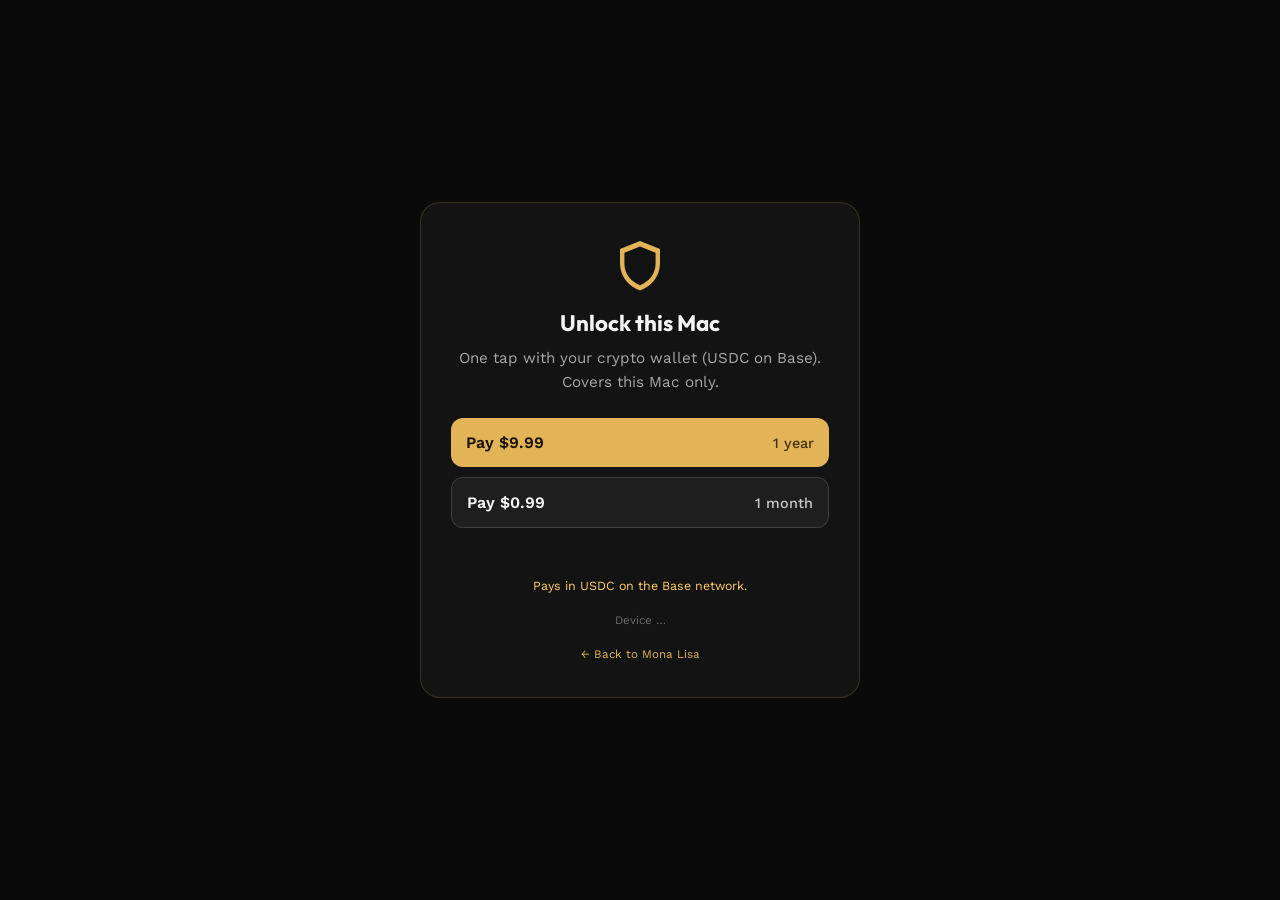
==== activate.html @ 9f01208b "activate.html: mobile deep-links into wallet apps (MetaMask/Coinbase); drop manual paste fallback Co" ====
<!DOCTYPE html>
<html lang="en">
<head>
<meta charset="UTF-8">
<meta name="viewport" content="width=device-width, initial-scale=1">
<title>Unlock this Mac — Mona Lisa</title>
<meta name="description" content="Activate Mona Lisa protection for this Mac with USDC on Base.">
<link rel="preconnect" href="https://fonts.googleapis.com">
<link rel="preconnect" href="https://fonts.gstatic.com" crossorigin>
<link href="https://fonts.googleapis.com/css2?family=Outfit:wght@400;500;600;700&family=Work+Sans:wght@400;500;600&display=swap" rel="stylesheet">
<link rel="icon" href="data:image/svg+xml,%3Csvg xmlns='http://www.w3.org/2000/svg' viewBox='0 0 24 27'%3E%3Cpath fill-rule='evenodd' d='M12 1 L22 5 V12 C22 19 17.5 23.7 12 25.8 C6.5 23.7 2 19 2 12 V5 Z M12 3.7 L19.8 6.9 V12.3 C19.8 17.8 16.3 21.4 12 23.1 C7.7 21.4 4.2 17.8 4.2 12.3 V6.9 Z' fill='%23E2B457'/%3E%3C/svg%3E">
<style>
  :root { --gold: #E2B457; --ink: #0a0a0a; }
  * { box-sizing: border-box; margin: 0; padding: 0; }
  body { background: var(--ink); color: #f5f5f5; font-family: "Work Sans", system-ui, sans-serif;
         min-height: 100vh; display: grid; place-items: center; padding: 24px; }
  .card { width: 100%; max-width: 440px; background: #131313; border: 1px solid rgba(226,180,87,.18);
          border-radius: 20px; padding: 36px 30px; text-align: center; }
  .shield { width: 48px; height: 54px; margin: 0 auto 16px; display: block; }
  h1 { font-family: "Outfit", sans-serif; font-weight: 700; font-size: 1.4rem; }
  p.sub { color: #a8a8a8; font-size: .95rem; line-height: 1.55; margin: 10px 0 24px; }
  .pay { width: 100%; cursor: pointer; font: inherit; font-weight: 600; font-size: 1rem; border: none;
         border-radius: 12px; padding: 15px; margin-bottom: 10px; display: flex; justify-content: space-between;
         align-items: center; transition: filter .2s ease; }
  .pay.primary { background: var(--gold); color: #1a1400; }
  .pay.secondary { background: #1e1e1e; color: #f5f5f5; border: 1px solid rgba(255,255,255,.14); }
  .pay:hover { filter: brightness(1.1); } .pay:disabled { opacity: .5; cursor: default; }
  .pay .per { font-weight: 500; opacity: .8; font-size: .9rem; }
  .msg { margin-top: 18px; font-size: .9rem; min-height: 1.2em; line-height: 1.5; }
  .msg.err { color: #ff8a7a; } .msg.ok { color: #7ee0a0; } .msg.info { color: var(--gold); }
  .wsep { font-size: .78rem; color: #8a8a8a; margin: 18px 0 10px; }
  .wbtn { display: block; text-decoration: none; font-weight: 600; font-size: .95rem; color: #f5f5f5;
          background: #1e1e1e; border: 1px solid rgba(255,255,255,.14); border-radius: 10px; padding: 13px; margin-bottom: 9px; }
  .wbtn:hover { filter: brightness(1.12); }
  .net { font-size: .78rem; color: #ffcf6b; margin-top: 14px; }
  .foot { margin-top: 20px; font-size: .72rem; color: #6a6a6a; word-break: break-all; }
  a { color: var(--gold); text-decoration: none; }
</style>
</head>
<body>
  <div class="card">
    <svg class="shield" viewBox="0 0 24 27" aria-hidden="true">
      <path fill-rule="evenodd" d="M12 1 L22 5 V12 C22 19 17.5 23.7 12 25.8 C6.5 23.7 2 19 2 12 V5 Z M12 3.7 L19.8 6.9 V12.3 C19.8 17.8 16.3 21.4 12 23.1 C7.7 21.4 4.2 17.8 4.2 12.3 V6.9 Z" fill="#E2B457"/>
    </svg>
    <h1>Unlock this Mac</h1>
    <p class="sub">One tap with your crypto wallet (USDC on Base). Covers this Mac only.</p>

    <button class="pay primary" data-units="9990000" data-label="1 year">Pay $9.99 <span class="per">1 year</span></button>
    <button class="pay secondary" data-units="990000" data-label="1 month">Pay $0.99 <span class="per">1 month</span></button>

    <div class="msg" id="msg"></div>
    <div class="net">Pays in USDC on the Base network.</div>

    <div id="wallets" style="display:none">
      <div class="wsep">Open in your wallet app to pay</div>
      <a class="wbtn" id="mmLink" href="#">Open in MetaMask</a>
      <a class="wbtn" id="cbLink" href="#">Open in Coinbase Wallet</a>
    </div>

    <p class="foot">Device <span id="device">…</span></p>
    <p class="foot"><a href="index.html">← Back to Mona Lisa</a></p>
  </div>

  <script type="module">
    import { ethers } from "https://esm.sh/ethers@6.13.4";

    const WORKER = "https://mona-lisa-license.mona-lisa.workers.dev";
    const WALLET = "0x071056FaE2fB98Fbb90e368b66e11BeeC0b0ddcc";
    const USDC   = "0x833589fCD6eDb6E08f4c7C32D4f71b54bdA02913"; // USDC on Base
    const BASE_HEX = "0x2105"; // 8453
    const params = new URLSearchParams(location.search);
    const deviceId = params.get("device");
    const msg = document.getElementById("msg");
    const buttons = [...document.querySelectorAll(".pay")];

    document.getElementById("device").textContent = deviceId ? deviceId.slice(0, 12) : "unknown";
    const set = (t, cls) => { msg.innerHTML = t; msg.className = "msg " + cls; };
    if (!deviceId) { set("No device specified — open this page from the Mona Lisa app.", "err"); buttons.forEach(b => b.disabled = true); }

    const isMobile = /Android|iPhone|iPad|iPod/i.test(navigator.userAgent);
    // Deep links that reopen THIS page inside the wallet app's in-app browser (where a wallet is available).
    function showWalletApps() {
      const here = location.host + location.pathname + location.search;
      document.getElementById("mmLink").href = "https://metamask.app.link/dapp/" + here;
      document.getElementById("cbLink").href = "https://go.cb-w.com/dapp?cb_url=" + encodeURIComponent(location.href);
      document.getElementById("wallets").style.display = "block";
      buttons.forEach(b => b.style.display = "none");
    }

    async function ensureBase(provider) {
      const net = await provider.getNetwork();
      if (Number(net.chainId) === 8453) return;
      try {
        await window.ethereum.request({ method: "wallet_switchEthereumChain", params: [{ chainId: BASE_HEX }] });
      } catch (e) {
        if (e && e.code === 4902) {
          await window.ethereum.request({ method: "wallet_addEthereumChain", params: [{
            chainId: BASE_HEX, chainName: "Base",
            nativeCurrency: { name: "Ether", symbol: "ETH", decimals: 18 },
            rpcUrls: ["https://mainnet.base.org"], blockExplorerUrls: ["https://basescan.org"] }] });
        } else { throw e; }
      }
    }

    // Poll the Worker until it confirms the payment (handles the ~few-second confirmation wait).
    async function activate(txHash) {
      for (let i = 0; i < 8; i++) {
        const r = await fetch(`${WORKER}/crypto/verify?device=${encodeURIComponent(deviceId)}&tx=${encodeURIComponent(txHash)}`);
        const body = await r.json().catch(() => ({}));
        if (r.ok && body.ok) {
          const until = new Date(body.expiresAt * 1000).toLocaleDateString();
          set(`✅ Activated — protection is on for this Mac until <strong>${until}</strong>.<br>Return to Mona Lisa and click <strong>Start Watching</strong>.`, "ok");
          return true;
        }
        if (r.status !== 425 && r.status !== 404) { set(body.error || "Couldn't verify the payment.", "err"); return false; }
        set("Payment sent — waiting for confirmation…", "info");
        await new Promise(res => setTimeout(res, 4000));
      }
      set("Payment sent but not confirmed yet. It'll activate shortly — reopen this page in a minute if needed.", "info");
      return false;
    }

    async function pay(units, label) {
      if (!window.ethereum) {
        if (isMobile) { showWalletApps(); return; }
        set("No wallet found in this browser. Install the MetaMask or Coinbase Wallet extension, then reload — or open this page on your phone.", "err");
        return;
      }
      buttons.forEach(b => b.disabled = true);
      try {
        const provider = new ethers.BrowserProvider(window.ethereum);
        await provider.send("eth_requestAccounts", []);
        await ensureBase(provider);
        const signer = await provider.getSigner();
        const usdc = new ethers.Contract(USDC, ["function transfer(address,uint256) returns (bool)"], signer);
        set(`Confirm the $${(Number(units) / 1e6).toFixed(2)} payment in your wallet…`, "info");
        const tx = await usdc.transfer(WALLET, BigInt(units));
        set("Payment sent — waiting for confirmation…", "info");
        await activate(tx.hash);
      } catch (e) {
        const m = (e && (e.shortMessage || e.message)) || "";
        set(/reject|denied|4001/i.test(m) ? "Payment cancelled." : ("Couldn't complete payment. " + m), "err");
      } finally {
        buttons.forEach(b => b.disabled = false);
      }
    }

    buttons.forEach(b => b.addEventListener("click", () => pay(b.dataset.units, b.dataset.label)));

    // On a phone's normal browser there's no wallet — offer the wallet apps up front.
    if (isMobile && !window.ethereum && deviceId) showWalletApps();
  </script>
</body>
</html>
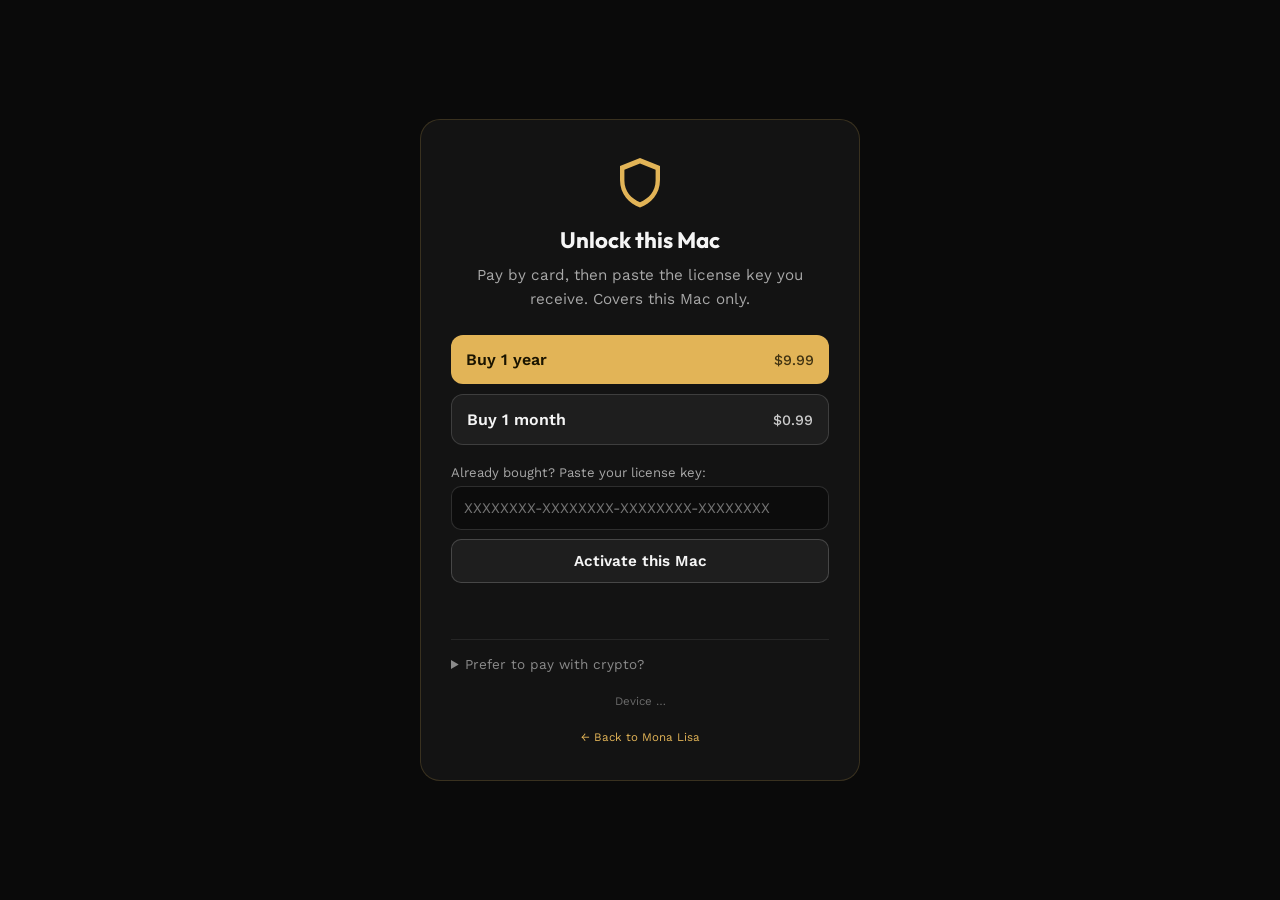
==== commit cc805de3: "activate.html: card (Gumroad) as primary path + license-key entry; crypto moved to a fold-out option" ====
--- a/activate.html
+++ b/activate.html
@@ -4,7 +4,7 @@
 <meta charset="UTF-8">
 <meta name="viewport" content="width=device-width, initial-scale=1">
 <title>Unlock this Mac — Mona Lisa</title>
-<meta name="description" content="Activate Mona Lisa protection for this Mac with USDC on Base.">
+<meta name="description" content="Activate Mona Lisa protection for this Mac.">
 <link rel="preconnect" href="https://fonts.googleapis.com">
 <link rel="preconnect" href="https://fonts.gstatic.com" crossorigin>
 <link href="https://fonts.googleapis.com/css2?family=Outfit:wght@400;500;600;700&family=Work+Sans:wght@400;500;600&display=swap" rel="stylesheet">
@@ -19,21 +19,33 @@
   .shield { width: 48px; height: 54px; margin: 0 auto 16px; display: block; }
   h1 { font-family: "Outfit", sans-serif; font-weight: 700; font-size: 1.4rem; }
   p.sub { color: #a8a8a8; font-size: .95rem; line-height: 1.55; margin: 10px 0 24px; }
-  .pay { width: 100%; cursor: pointer; font: inherit; font-weight: 600; font-size: 1rem; border: none;
-         border-radius: 12px; padding: 15px; margin-bottom: 10px; display: flex; justify-content: space-between;
-         align-items: center; transition: filter .2s ease; }
-  .pay.primary { background: var(--gold); color: #1a1400; }
-  .pay.secondary { background: #1e1e1e; color: #f5f5f5; border: 1px solid rgba(255,255,255,.14); }
-  .pay:hover { filter: brightness(1.1); } .pay:disabled { opacity: .5; cursor: default; }
-  .pay .per { font-weight: 500; opacity: .8; font-size: .9rem; }
-  .msg { margin-top: 18px; font-size: .9rem; min-height: 1.2em; line-height: 1.5; }
+  .buy { width: 100%; cursor: pointer; text-decoration: none; font: inherit; font-weight: 600; font-size: 1rem;
+         border: none; border-radius: 12px; padding: 15px; margin-bottom: 10px; display: flex;
+         justify-content: space-between; align-items: center; transition: filter .2s ease; }
+  .buy.primary { background: var(--gold); color: #1a1400; }
+  .buy.secondary { background: #1e1e1e; color: #f5f5f5; border: 1px solid rgba(255,255,255,.14); }
+  .buy:hover { filter: brightness(1.1); }
+  .buy .per { font-weight: 500; opacity: .8; font-size: .9rem; }
+  .keyrow { margin-top: 20px; text-align: left; }
+  .keyrow .label { font-size: .82rem; color: #a8a8a8; margin-bottom: 6px; }
+  input { width: 100%; font: inherit; font-size: .92rem; color: #f5f5f5; background: #0c0c0c;
+          border: 1px solid rgba(255,255,255,.14); border-radius: 10px; padding: 12px; }
+  .activate { width: 100%; cursor: pointer; font: inherit; font-weight: 600; font-size: .95rem; color: #f5f5f5;
+              background: #1e1e1e; border: 1px solid rgba(255,255,255,.18); border-radius: 10px; padding: 12px; margin-top: 9px; }
+  .activate:hover { filter: brightness(1.15); } .activate:disabled { opacity: .5; cursor: default; }
+  .msg { margin-top: 16px; font-size: .9rem; min-height: 1.2em; line-height: 1.5; }
   .msg.err { color: #ff8a7a; } .msg.ok { color: #7ee0a0; } .msg.info { color: var(--gold); }
-  .wsep { font-size: .78rem; color: #8a8a8a; margin: 18px 0 10px; }
-  .wbtn { display: block; text-decoration: none; font-weight: 600; font-size: .95rem; color: #f5f5f5;
+  details { margin-top: 22px; text-align: left; border-top: 1px solid rgba(255,255,255,.08); padding-top: 16px; }
+  summary { cursor: pointer; color: #8a8a8a; font-size: .85rem; }
+  .crypto { margin-top: 14px; }
+  .crypto .cbtn { width: 100%; cursor: pointer; font: inherit; font-weight: 600; font-size: .95rem;
+          background: #1e1e1e; color: #f5f5f5; border: 1px solid rgba(255,255,255,.14); border-radius: 10px;
+          padding: 13px; margin-bottom: 9px; display: flex; justify-content: space-between; align-items: center; }
+  .crypto .cbtn:disabled { opacity: .5; cursor: default; }
+  .wbtn { display: block; text-decoration: none; text-align: center; font-weight: 600; font-size: .95rem; color: #f5f5f5;
           background: #1e1e1e; border: 1px solid rgba(255,255,255,.14); border-radius: 10px; padding: 13px; margin-bottom: 9px; }
-  .wbtn:hover { filter: brightness(1.12); }
-  .net { font-size: .78rem; color: #ffcf6b; margin-top: 14px; }
-  .foot { margin-top: 20px; font-size: .72rem; color: #6a6a6a; word-break: break-all; }
+  .note { font-size: .78rem; color: #7a7a7a; margin-top: 6px; }
+  .foot { margin-top: 22px; font-size: .72rem; color: #6a6a6a; word-break: break-all; }
   a { color: var(--gold); text-decoration: none; }
 </style>
 </head>
@@ -43,19 +55,31 @@
       <path fill-rule="evenodd" d="M12 1 L22 5 V12 C22 19 17.5 23.7 12 25.8 C6.5 23.7 2 19 2 12 V5 Z M12 3.7 L19.8 6.9 V12.3 C19.8 17.8 16.3 21.4 12 23.1 C7.7 21.4 4.2 17.8 4.2 12.3 V6.9 Z" fill="#E2B457"/>
     </svg>
     <h1>Unlock this Mac</h1>
-    <p class="sub">One tap with your crypto wallet (USDC on Base). Covers this Mac only.</p>
-
-    <button class="pay primary" data-units="9990000" data-label="1 year">Pay $9.99 <span class="per">1 year</span></button>
-    <button class="pay secondary" data-units="990000" data-label="1 month">Pay $0.99 <span class="per">1 month</span></button>
+    <p class="sub">Pay by card, then paste the license key you receive. Covers this Mac only.</p>
+
+    <a class="buy primary" id="buyYear" href="#" target="_blank" rel="noopener">Buy 1 year <span class="per">$9.99</span></a>
+    <a class="buy secondary" id="buyMonth" href="#" target="_blank" rel="noopener">Buy 1 month <span class="per">$0.99</span></a>
+
+    <div class="keyrow">
+      <div class="label">Already bought? Paste your license key:</div>
+      <input id="key" placeholder="XXXXXXXX-XXXXXXXX-XXXXXXXX-XXXXXXXX" autocomplete="off" spellcheck="false">
+      <button class="activate" id="activate" type="button">Activate this Mac</button>
+    </div>
 
     <div class="msg" id="msg"></div>
-    <div class="net">Pays in USDC on the Base network.</div>
-
-    <div id="wallets" style="display:none">
-      <div class="wsep">Open in your wallet app to pay</div>
-      <a class="wbtn" id="mmLink" href="#">Open in MetaMask</a>
-      <a class="wbtn" id="cbLink" href="#">Open in Coinbase Wallet</a>
-    </div>
+
+    <details>
+      <summary>Prefer to pay with crypto?</summary>
+      <div class="crypto">
+        <button class="cbtn" data-units="9990000">Pay with wallet — 1 year <span class="per">$9.99</span></button>
+        <button class="cbtn" data-units="990000">Pay with wallet — 1 month <span class="per">$0.99</span></button>
+        <div id="wallets" style="display:none">
+          <a class="wbtn" id="mmLink" href="#">Open in MetaMask</a>
+          <a class="wbtn" id="cbLink" href="#">Open in Coinbase Wallet</a>
+        </div>
+        <p class="note">USDC on the Base network. Needs a crypto wallet.</p>
+      </div>
+    </details>
 
     <p class="foot">Device <span id="device">…</span></p>
     <p class="foot"><a href="index.html">← Back to Mona Lisa</a></p>
@@ -65,26 +89,59 @@
     import { ethers } from "https://esm.sh/ethers@6.13.4";
 
     const WORKER = "https://mona-lisa-license.mona-lisa.workers.dev";
+    // Gumroad product links — replace with your two product URLs after creating them.
+    const GUM_YEAR_URL  = "https://gumroad.com/l/REPLACE_YEAR";
+    const GUM_MONTH_URL = "https://gumroad.com/l/REPLACE_MONTH";
+    // Crypto (fallback)
     const WALLET = "0x071056FaE2fB98Fbb90e368b66e11BeeC0b0ddcc";
     const USDC   = "0x833589fCD6eDb6E08f4c7C32D4f71b54bdA02913"; // USDC on Base
     const BASE_HEX = "0x2105"; // 8453
+
     const params = new URLSearchParams(location.search);
     const deviceId = params.get("device");
     const msg = document.getElementById("msg");
-    const buttons = [...document.querySelectorAll(".pay")];
-
+    const set = (t, cls) => { msg.innerHTML = t; msg.className = "msg " + cls; };
+    const enc = encodeURIComponent;
     document.getElementById("device").textContent = deviceId ? deviceId.slice(0, 12) : "unknown";
-    const set = (t, cls) => { msg.innerHTML = t; msg.className = "msg " + cls; };
-    if (!deviceId) { set("No device specified — open this page from the Mona Lisa app.", "err"); buttons.forEach(b => b.disabled = true); }
-
+
+    // Card buy links carry the device id so the whole flow stays tied to this Mac.
+    const q = deviceId ? "?device=" + enc(deviceId) : "";
+    document.getElementById("buyYear").href  = GUM_YEAR_URL + q;
+    document.getElementById("buyMonth").href = GUM_MONTH_URL + q;
+
+    if (!deviceId) {
+      set("No device specified — open this page from the Mona Lisa app.", "err");
+      document.querySelectorAll("a.buy, button").forEach(b => { b.style.pointerEvents = "none"; b.disabled = true; b.style.opacity = .5; });
+    }
+
+    function showActivated(body) {
+      const until = new Date(body.expiresAt * 1000).toLocaleDateString();
+      set(`✅ Activated — protection is on for this Mac until <strong>${until}</strong>.<br>Return to Mona Lisa and click <strong>Start Watching</strong>.`, "ok");
+    }
+
+    // --- Card path: verify the Gumroad license key ---
+    const activateBtn = document.getElementById("activate");
+    activateBtn.addEventListener("click", async () => {
+      const key = document.getElementById("key").value.trim();
+      if (!key) { set("Paste the license key from your Gumroad receipt.", "err"); return; }
+      activateBtn.disabled = true; set("Checking your license…", "info");
+      try {
+        const r = await fetch(`${WORKER}/gumroad/verify?device=${enc(deviceId)}&key=${enc(key)}`);
+        const body = await r.json().catch(() => ({}));
+        if (r.ok && body.ok) { showActivated(body); }
+        else { set(body.error || "Couldn't verify that key.", "err"); activateBtn.disabled = false; }
+      } catch { set("Network error — please try again.", "err"); activateBtn.disabled = false; }
+    });
+
+    // --- Crypto path (fallback) ---
+    const cbtns = [...document.querySelectorAll(".cbtn")];
     const isMobile = /Android|iPhone|iPad|iPod/i.test(navigator.userAgent);
-    // Deep links that reopen THIS page inside the wallet app's in-app browser (where a wallet is available).
     function showWalletApps() {
       const here = location.host + location.pathname + location.search;
       document.getElementById("mmLink").href = "https://metamask.app.link/dapp/" + here;
-      document.getElementById("cbLink").href = "https://go.cb-w.com/dapp?cb_url=" + encodeURIComponent(location.href);
+      document.getElementById("cbLink").href = "https://go.cb-w.com/dapp?cb_url=" + enc(location.href);
       document.getElementById("wallets").style.display = "block";
-      buttons.forEach(b => b.style.display = "none");
+      cbtns.forEach(b => b.style.display = "none");
     }
 
     async function ensureBase(provider) {
@@ -102,31 +159,25 @@
       }
     }
 
-    // Poll the Worker until it confirms the payment (handles the ~few-second confirmation wait).
-    async function activate(txHash) {
+    async function pollCrypto(txHash) {
       for (let i = 0; i < 8; i++) {
-        const r = await fetch(`${WORKER}/crypto/verify?device=${encodeURIComponent(deviceId)}&tx=${encodeURIComponent(txHash)}`);
+        const r = await fetch(`${WORKER}/crypto/verify?device=${enc(deviceId)}&tx=${enc(txHash)}`);
         const body = await r.json().catch(() => ({}));
-        if (r.ok && body.ok) {
-          const until = new Date(body.expiresAt * 1000).toLocaleDateString();
-          set(`✅ Activated — protection is on for this Mac until <strong>${until}</strong>.<br>Return to Mona Lisa and click <strong>Start Watching</strong>.`, "ok");
-          return true;
-        }
-        if (r.status !== 425 && r.status !== 404) { set(body.error || "Couldn't verify the payment.", "err"); return false; }
+        if (r.ok && body.ok) { showActivated(body); return; }
+        if (r.status !== 425 && r.status !== 404) { set(body.error || "Couldn't verify the payment.", "err"); return; }
         set("Payment sent — waiting for confirmation…", "info");
         await new Promise(res => setTimeout(res, 4000));
       }
       set("Payment sent but not confirmed yet. It'll activate shortly — reopen this page in a minute if needed.", "info");
-      return false;
-    }
-
-    async function pay(units, label) {
+    }
+
+    async function payCrypto(units) {
       if (!window.ethereum) {
         if (isMobile) { showWalletApps(); return; }
-        set("No wallet found in this browser. Install the MetaMask or Coinbase Wallet extension, then reload — or open this page on your phone.", "err");
+        set("No wallet found in this browser. Install the MetaMask or Coinbase Wallet extension, then reload.", "err");
         return;
       }
-      buttons.forEach(b => b.disabled = true);
+      cbtns.forEach(b => b.disabled = true);
       try {
         const provider = new ethers.BrowserProvider(window.ethereum);
         await provider.send("eth_requestAccounts", []);
@@ -136,19 +187,16 @@
         set(`Confirm the $${(Number(units) / 1e6).toFixed(2)} payment in your wallet…`, "info");
         const tx = await usdc.transfer(WALLET, BigInt(units));
         set("Payment sent — waiting for confirmation…", "info");
-        await activate(tx.hash);
+        await pollCrypto(tx.hash);
       } catch (e) {
         const m = (e && (e.shortMessage || e.message)) || "";
         set(/reject|denied|4001/i.test(m) ? "Payment cancelled." : ("Couldn't complete payment. " + m), "err");
       } finally {
-        buttons.forEach(b => b.disabled = false);
-      }
-    }
-
-    buttons.forEach(b => b.addEventListener("click", () => pay(b.dataset.units, b.dataset.label)));
-
-    // On a phone's normal browser there's no wallet — offer the wallet apps up front.
-    if (isMobile && !window.ethereum && deviceId) showWalletApps();
+        cbtns.forEach(b => b.disabled = false);
+      }
+    }
+
+    cbtns.forEach(b => b.addEventListener("click", () => payCrypto(b.dataset.units)));
   </script>
 </body>
 </html>
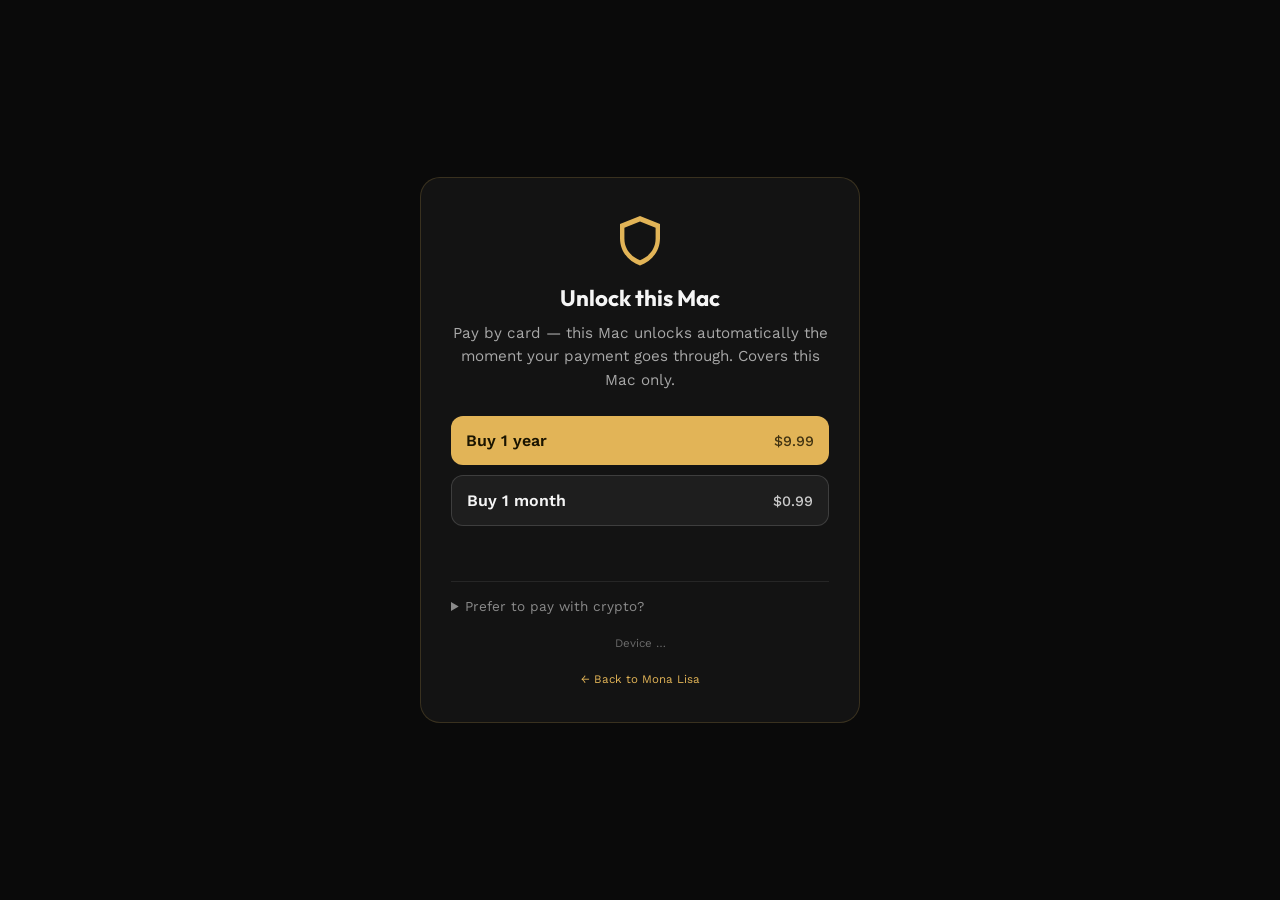
==== commit b1e34815: "activate.html: auto-unlock after card payment (poll /license); drop key-entry field Co-Authored-By: " ====
--- a/activate.html
+++ b/activate.html
@@ -26,13 +26,6 @@
   .buy.secondary { background: #1e1e1e; color: #f5f5f5; border: 1px solid rgba(255,255,255,.14); }
   .buy:hover { filter: brightness(1.1); }
   .buy .per { font-weight: 500; opacity: .8; font-size: .9rem; }
-  .keyrow { margin-top: 20px; text-align: left; }
-  .keyrow .label { font-size: .82rem; color: #a8a8a8; margin-bottom: 6px; }
-  input { width: 100%; font: inherit; font-size: .92rem; color: #f5f5f5; background: #0c0c0c;
-          border: 1px solid rgba(255,255,255,.14); border-radius: 10px; padding: 12px; }
-  .activate { width: 100%; cursor: pointer; font: inherit; font-weight: 600; font-size: .95rem; color: #f5f5f5;
-              background: #1e1e1e; border: 1px solid rgba(255,255,255,.18); border-radius: 10px; padding: 12px; margin-top: 9px; }
-  .activate:hover { filter: brightness(1.15); } .activate:disabled { opacity: .5; cursor: default; }
   .msg { margin-top: 16px; font-size: .9rem; min-height: 1.2em; line-height: 1.5; }
   .msg.err { color: #ff8a7a; } .msg.ok { color: #7ee0a0; } .msg.info { color: var(--gold); }
   details { margin-top: 22px; text-align: left; border-top: 1px solid rgba(255,255,255,.08); padding-top: 16px; }
@@ -55,16 +48,10 @@
       <path fill-rule="evenodd" d="M12 1 L22 5 V12 C22 19 17.5 23.7 12 25.8 C6.5 23.7 2 19 2 12 V5 Z M12 3.7 L19.8 6.9 V12.3 C19.8 17.8 16.3 21.4 12 23.1 C7.7 21.4 4.2 17.8 4.2 12.3 V6.9 Z" fill="#E2B457"/>
     </svg>
     <h1>Unlock this Mac</h1>
-    <p class="sub">Pay by card, then paste the license key you receive. Covers this Mac only.</p>
+    <p class="sub">Pay by card — this Mac unlocks automatically the moment your payment goes through. Covers this Mac only.</p>
 
     <a class="buy primary" id="buyYear" href="#" target="_blank" rel="noopener">Buy 1 year <span class="per">$9.99</span></a>
     <a class="buy secondary" id="buyMonth" href="#" target="_blank" rel="noopener">Buy 1 month <span class="per">$0.99</span></a>
-
-    <div class="keyrow">
-      <div class="label">Already bought? Paste your license key:</div>
-      <input id="key" placeholder="XXXXXXXX-XXXXXXXX-XXXXXXXX-XXXXXXXX" autocomplete="off" spellcheck="false">
-      <button class="activate" id="activate" type="button">Activate this Mac</button>
-    </div>
 
     <div class="msg" id="msg"></div>
 
@@ -90,8 +77,8 @@
 
     const WORKER = "https://mona-lisa-license.mona-lisa.workers.dev";
     // Gumroad product links — replace with your two product URLs after creating them.
-    const GUM_YEAR_URL  = "https://gumroad.com/l/REPLACE_YEAR";
-    const GUM_MONTH_URL = "https://gumroad.com/l/REPLACE_MONTH";
+    const GUM_YEAR_URL  = "https://nurch.gumroad.com/l/monalisa-year";
+    const GUM_MONTH_URL = "https://nurch.gumroad.com/l/monalisa-month";
     // Crypto (fallback)
     const WALLET = "0x071056FaE2fB98Fbb90e368b66e11BeeC0b0ddcc";
     const USDC   = "0x833589fCD6eDb6E08f4c7C32D4f71b54bdA02913"; // USDC on Base
@@ -115,23 +102,35 @@
     }
 
     function showActivated(body) {
-      const until = new Date(body.expiresAt * 1000).toLocaleDateString();
-      set(`✅ Activated — protection is on for this Mac until <strong>${until}</strong>.<br>Return to Mona Lisa and click <strong>Start Watching</strong>.`, "ok");
-    }
-
-    // --- Card path: verify the Gumroad license key ---
-    const activateBtn = document.getElementById("activate");
-    activateBtn.addEventListener("click", async () => {
-      const key = document.getElementById("key").value.trim();
-      if (!key) { set("Paste the license key from your Gumroad receipt.", "err"); return; }
-      activateBtn.disabled = true; set("Checking your license…", "info");
+      const when = body && body.expiresAt
+        ? ` until <strong>${new Date(body.expiresAt * 1000).toLocaleDateString()}</strong>` : "";
+      set(`✅ Activated — protection is on for this Mac${when}.<br>Return to Mona Lisa and click <strong>Start Watching</strong>.`, "ok");
+    }
+
+    // --- Card path: Gumroad tells our backend on payment; we poll until this Mac is active ---
+    let polling = false;
+    async function checkLicense() {
       try {
-        const r = await fetch(`${WORKER}/gumroad/verify?device=${enc(deviceId)}&key=${enc(key)}`);
-        const body = await r.json().catch(() => ({}));
-        if (r.ok && body.ok) { showActivated(body); }
-        else { set(body.error || "Couldn't verify that key.", "err"); activateBtn.disabled = false; }
-      } catch { set("Network error — please try again.", "err"); activateBtn.disabled = false; }
-    });
+        const r = await fetch(`${WORKER}/license?device=${enc(deviceId)}`);
+        if (r.ok) return await r.json().catch(() => ({}));
+      } catch {}
+      return null;
+    }
+    async function pollAfterPurchase() {
+      if (polling || !deviceId) return; polling = true;
+      set("After you complete payment in the Gumroad tab, this page unlocks automatically…", "info");
+      for (let i = 0; i < 45; i++) {
+        const b = await checkLicense();
+        if (b) { showActivated(b); polling = false; return; }
+        await new Promise(res => setTimeout(res, 4000));
+      }
+      set("Still waiting for the payment to arrive. If you've paid, reopen this page in a minute — it unlocks automatically.", "info");
+      polling = false;
+    }
+    document.getElementById("buyYear").addEventListener("click", pollAfterPurchase);
+    document.getElementById("buyMonth").addEventListener("click", pollAfterPurchase);
+    // If this Mac is already licensed (e.g. reopened after paying), show it right away.
+    if (deviceId) checkLicense().then(b => { if (b) showActivated(b); });
 
     // --- Crypto path (fallback) ---
     const cbtns = [...document.querySelectorAll(".cbtn")];
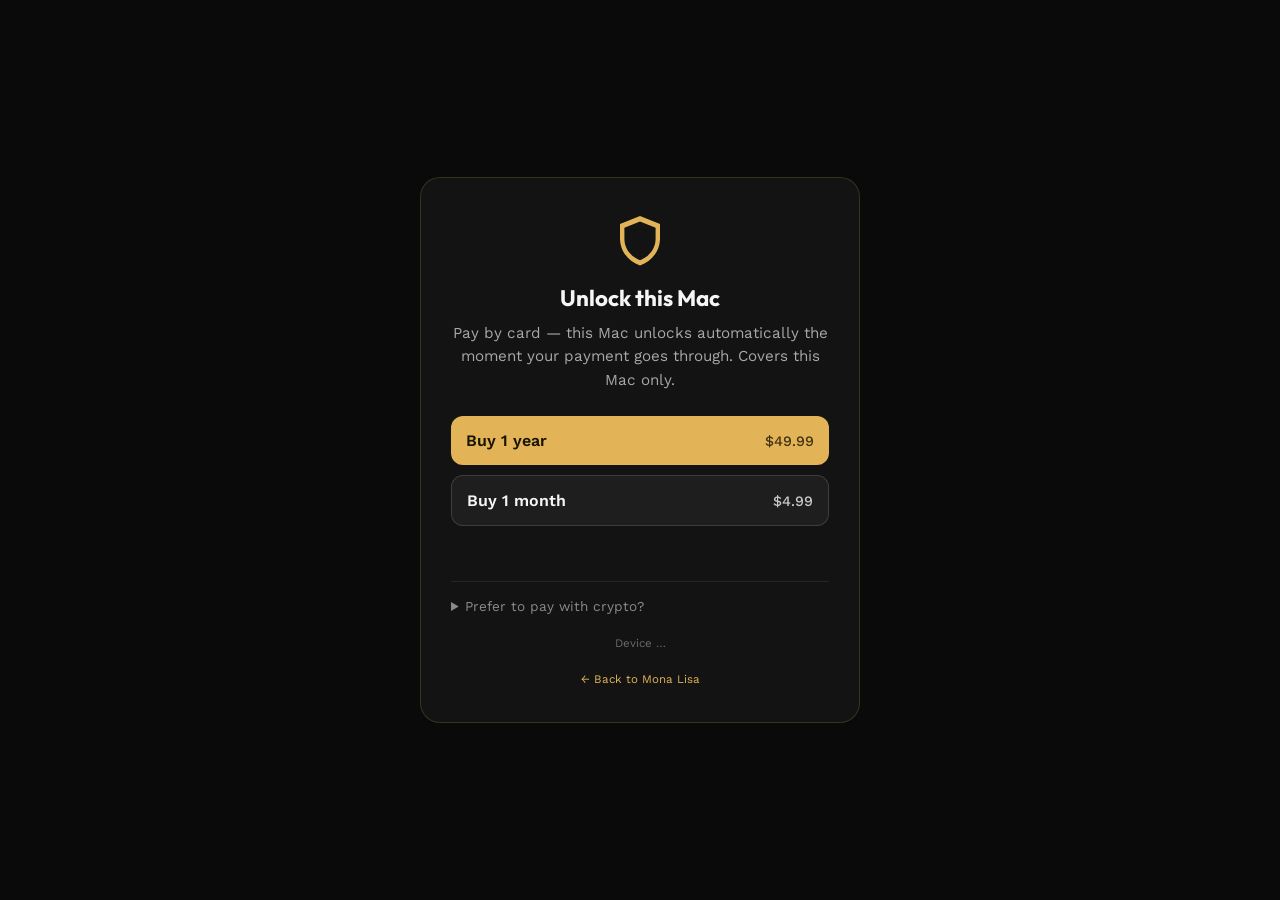
==== commit 2cc8f5b1: "Site: Whop pricing — $49.99/yr, $4.99/mo, card via Whop - Prices updated across pricing, activate, t" ====
--- a/activate.html
+++ b/activate.html
@@ -50,16 +50,16 @@
     <h1>Unlock this Mac</h1>
     <p class="sub">Pay by card — this Mac unlocks automatically the moment your payment goes through. Covers this Mac only.</p>
 
-    <a class="buy primary" id="buyYear" href="#" target="_blank" rel="noopener">Buy 1 year <span class="per">$9.99</span></a>
-    <a class="buy secondary" id="buyMonth" href="#" target="_blank" rel="noopener">Buy 1 month <span class="per">$0.99</span></a>
+    <a class="buy primary" id="buyYear" href="#" target="_blank" rel="noopener">Buy 1 year <span class="per">$49.99</span></a>
+    <a class="buy secondary" id="buyMonth" href="#" target="_blank" rel="noopener">Buy 1 month <span class="per">$4.99</span></a>
 
     <div class="msg" id="msg"></div>
 
     <details>
       <summary>Prefer to pay with crypto?</summary>
       <div class="crypto">
-        <button class="cbtn" data-units="9990000">Pay with wallet — 1 year <span class="per">$9.99</span></button>
-        <button class="cbtn" data-units="990000">Pay with wallet — 1 month <span class="per">$0.99</span></button>
+        <button class="cbtn" data-units="49990000">Pay with wallet — 1 year <span class="per">$49.99</span></button>
+        <button class="cbtn" data-units="4990000">Pay with wallet — 1 month <span class="per">$4.99</span></button>
         <div id="wallets" style="display:none">
           <a class="wbtn" id="mmLink" href="#">Open in MetaMask</a>
           <a class="wbtn" id="cbLink" href="#">Open in Coinbase Wallet</a>
@@ -76,25 +76,27 @@
     import { ethers } from "https://esm.sh/ethers@6.13.4";
 
     const WORKER = "https://mona-lisa-license.mona-lisa.workers.dev";
-    // Gumroad product links — replace with your two product URLs after creating them.
-    const GUM_YEAR_URL  = "https://nurch.gumroad.com/l/monalisa-year";
-    const GUM_MONTH_URL = "https://nurch.gumroad.com/l/monalisa-month";
+    // Card checkout goes through the Worker: it mints a Whop checkout session
+    // carrying this Mac's id and redirects to Whop's hosted checkout.
     // Crypto (fallback)
     const WALLET = "0x071056FaE2fB98Fbb90e368b66e11BeeC0b0ddcc";
     const USDC   = "0x833589fCD6eDb6E08f4c7C32D4f71b54bdA02913"; // USDC on Base
     const BASE_HEX = "0x2105"; // 8453
 
-    const params = new URLSearchParams(location.search);
-    const deviceId = params.get("device");
+    // Read the device id from the URL fragment (#device=…), not the query string:
+    // a 64-char hex value in ?device= tripped Chrome Safe Browsing ("Dangerous
+    // site"), and fragments are stripped before those URL checks. (?device= is
+    // still accepted as a fallback for older links.)
+    const deviceId = new URLSearchParams(location.hash.replace(/^#/, "")).get("device")
+                  || new URLSearchParams(location.search).get("device");
     const msg = document.getElementById("msg");
     const set = (t, cls) => { msg.innerHTML = t; msg.className = "msg " + cls; };
     const enc = encodeURIComponent;
     document.getElementById("device").textContent = deviceId ? deviceId.slice(0, 12) : "unknown";
 
-    // Card buy links carry the device id so the whole flow stays tied to this Mac.
-    const q = deviceId ? "?device=" + enc(deviceId) : "";
-    document.getElementById("buyYear").href  = GUM_YEAR_URL + q;
-    document.getElementById("buyMonth").href = GUM_MONTH_URL + q;
+    // Card buy links go through the Worker (device id embedded → Whop checkout).
+    document.getElementById("buyYear").href  = `${WORKER}/whop/checkout?device=${enc(deviceId || "")}&plan=year`;
+    document.getElementById("buyMonth").href = `${WORKER}/whop/checkout?device=${enc(deviceId || "")}&plan=month`;
 
     if (!deviceId) {
       set("No device specified — open this page from the Mona Lisa app.", "err");
@@ -107,7 +109,7 @@
       set(`✅ Activated — protection is on for this Mac${when}.<br>Return to Mona Lisa and click <strong>Start Watching</strong>.`, "ok");
     }
 
-    // --- Card path: Gumroad tells our backend on payment; we poll until this Mac is active ---
+    // --- Card path: Whop tells our backend on payment; we poll until this Mac is active ---
     let polling = false;
     async function checkLicense() {
       try {
@@ -118,7 +120,7 @@
     }
     async function pollAfterPurchase() {
       if (polling || !deviceId) return; polling = true;
-      set("After you complete payment in the Gumroad tab, this page unlocks automatically…", "info");
+      set("After you complete payment in the checkout tab, this page unlocks automatically…", "info");
       for (let i = 0; i < 45; i++) {
         const b = await checkLicense();
         if (b) { showActivated(b); polling = false; return; }
@@ -136,7 +138,7 @@
     const cbtns = [...document.querySelectorAll(".cbtn")];
     const isMobile = /Android|iPhone|iPad|iPod/i.test(navigator.userAgent);
     function showWalletApps() {
-      const here = location.host + location.pathname + location.search;
+      const here = location.host + location.pathname + location.hash;
       document.getElementById("mmLink").href = "https://metamask.app.link/dapp/" + here;
       document.getElementById("cbLink").href = "https://go.cb-w.com/dapp?cb_url=" + enc(location.href);
       document.getElementById("wallets").style.display = "block";
